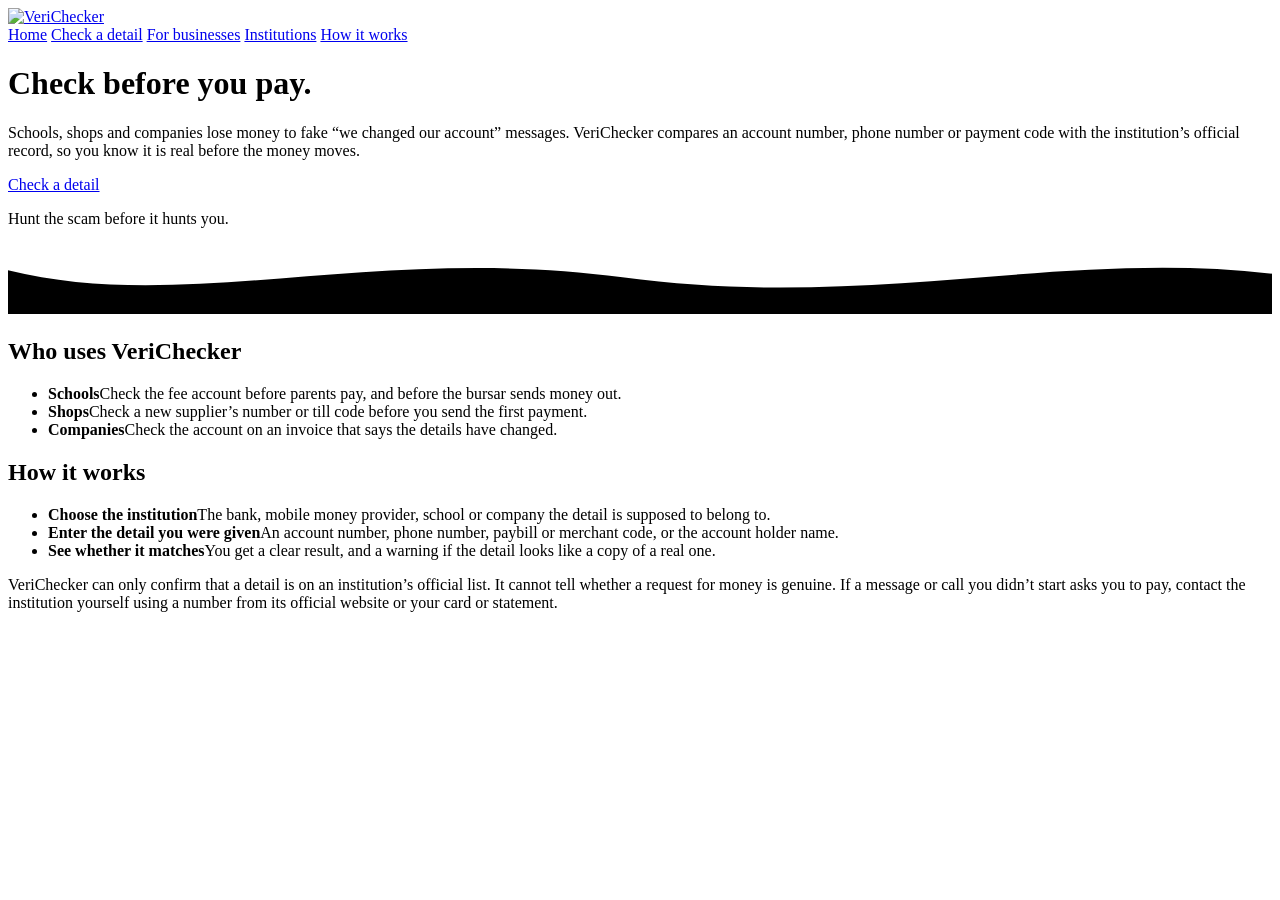
==== index.html @ afa157a8 "Create index.html" ====
<!DOCTYPE html>
<html lang="en">
<head>
<meta charset="utf-8">
<meta name="viewport" content="width=device-width, initial-scale=1">
<title>VeriChecker – check before you pay</title>
<meta name="description" content="Schools, shops and companies can check that an account number, phone number or payment code really belongs to the institution it claims to come from.">
<link rel="icon" href="img/logo.svg" type="image/svg+xml">
<link rel="stylesheet" href="css/style.css">
</head>
<body>

<div class="hero">
  <div class="wrap">
    <header class="site-header">
      <a class="brand" href="index.html"><img src="img/logo-wordmark.svg" alt="VeriChecker"></a>
      <nav aria-label="Main">
        <a href="index.html" aria-current="page">Home</a>
        <a href="check.html">Check a detail</a>
        <a href="business.html">For businesses</a>
        <a href="institutions.html">Institutions</a>
        <a href="about.html">How it works</a>
      </nav>
    </header>

    <h1>Check before you pay.</h1>
    <p class="lede">Schools, shops and companies lose money to fake “we changed our account” messages. VeriChecker compares an account number, phone number or payment code with the institution’s official record, so you know it is real before the money moves.</p>
    <a class="btn" href="check.html">Check a detail</a>
    <p class="tagline">Hunt the scam before it hunts you.</p>
  </div>
  <svg class="wave" viewBox="0 0 1440 80" preserveAspectRatio="none" aria-hidden="true">
    <path class="back" d="M0 30 C200 80 420 0 700 38 C980 76 1200 6 1440 34 L1440 80 L0 80 Z"/>
    <path class="front" d="M0 46 C240 92 480 8 720 46 C960 84 1200 16 1440 46 L1440 80 L0 80 Z"/>
  </svg>
</div>

<main class="wrap">
  <section class="section">
    <h2>Who uses VeriChecker</h2>
    <ul class="list">
      <li><strong>Schools</strong><span>Check the fee account before parents pay, and before the bursar sends money out.</span></li>
      <li><strong>Shops</strong><span>Check a new supplier’s number or till code before you send the first payment.</span></li>
      <li><strong>Companies</strong><span>Check the account on an invoice that says the details have changed.</span></li>
    </ul>
  </section>

  <section class="section">
    <h2>How it works</h2>
    <ul class="list">
      <li><strong>Choose the institution</strong><span>The bank, mobile money provider, school or company the detail is supposed to belong to.</span></li>
      <li><strong>Enter the detail you were given</strong><span>An account number, phone number, paybill or merchant code, or the account holder name.</span></li>
      <li><strong>See whether it matches</strong><span>You get a clear result, and a warning if the detail looks like a copy of a real one.</span></li>
    </ul>
  </section>
</main>

<footer class="wrap">
  <div class="site-footer">
    VeriChecker can only confirm that a detail is on an institution’s official list. It cannot tell whether a request for money is genuine. If a message or call you didn’t start asks you to pay, contact the institution yourself using a number from its official website or your card or statement.
  </div>
</footer>

</body>
</html>
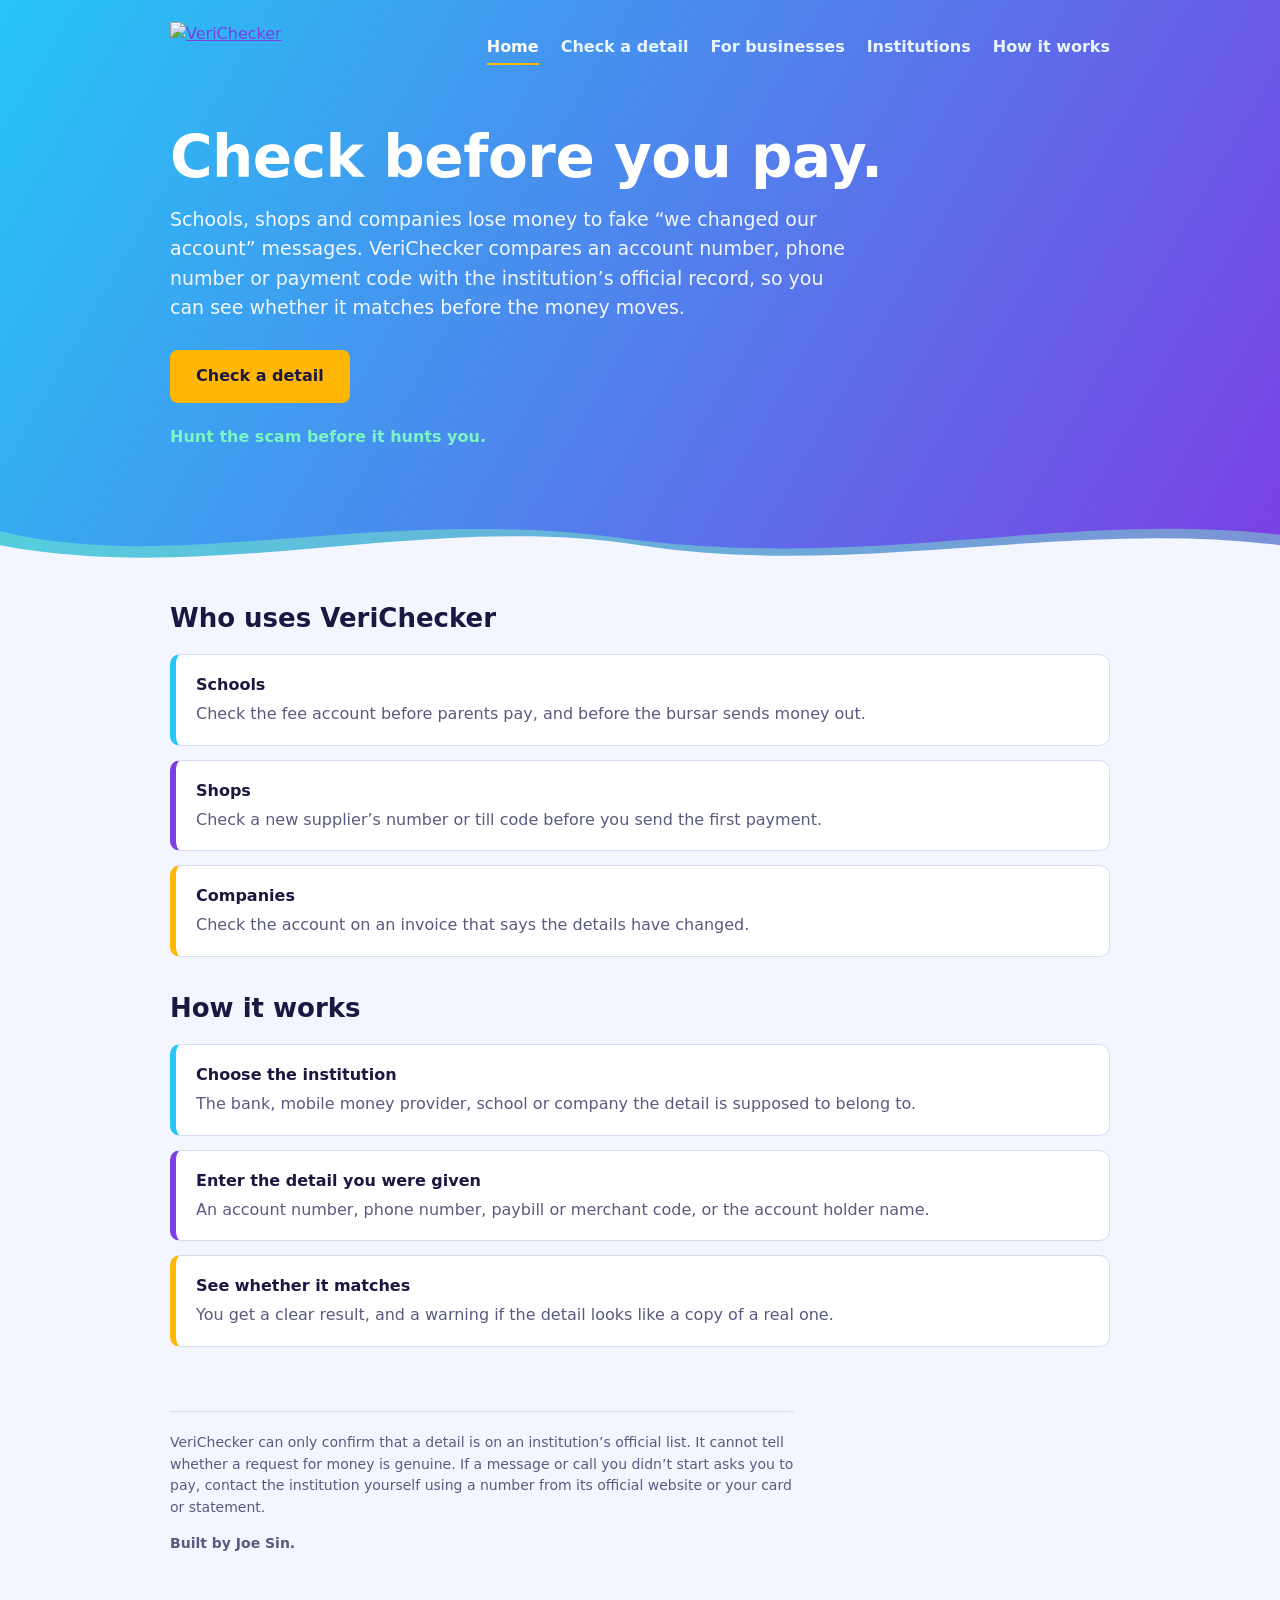
==== commit 53e6acdf: "Update index.html" ====
--- a/index.html
+++ b/index.html
@@ -5,15 +5,15 @@
 <meta name="viewport" content="width=device-width, initial-scale=1">
 <title>VeriChecker – check before you pay</title>
 <meta name="description" content="Schools, shops and companies can check that an account number, phone number or payment code really belongs to the institution it claims to come from.">
-<link rel="icon" href="img/logo.svg" type="image/svg+xml">
-<link rel="stylesheet" href="css/style.css">
+<link rel="icon" href="logo.svg" type="image/svg+xml">
+<link rel="stylesheet" href="style.css">
 </head>
 <body>
 
 <div class="hero">
   <div class="wrap">
     <header class="site-header">
-      <a class="brand" href="index.html"><img src="img/logo-wordmark.svg" alt="VeriChecker"></a>
+      <a class="brand" href="index.html"><img src="logo-wordmark.svg" alt="VeriChecker"></a>
       <nav aria-label="Main">
         <a href="index.html" aria-current="page">Home</a>
         <a href="check.html">Check a detail</a>
@@ -24,7 +24,7 @@
     </header>
 
     <h1>Check before you pay.</h1>
-    <p class="lede">Schools, shops and companies lose money to fake “we changed our account” messages. VeriChecker compares an account number, phone number or payment code with the institution’s official record, so you know it is real before the money moves.</p>
+    <p class="lede">Schools, shops and companies lose money to fake “we changed our account” messages. VeriChecker compares an account number, phone number or payment code with the institution’s official record, so you can see whether it matches before the money moves.</p>
     <a class="btn" href="check.html">Check a detail</a>
     <p class="tagline">Hunt the scam before it hunts you.</p>
   </div>
@@ -57,8 +57,11 @@
 <footer class="wrap">
   <div class="site-footer">
     VeriChecker can only confirm that a detail is on an institution’s official list. It cannot tell whether a request for money is genuine. If a message or call you didn’t start asks you to pay, contact the institution yourself using a number from its official website or your card or statement.
+    <p style="margin-top:14px"><strong>Built by Joe Sin.</strong></p>
   </div>
 </footer>
 
 </body>
 </html>
+    
+    
--- a/style.css
+++ b/style.css
@@ -0,0 +1,50 @@
+/* VeriChecker – shared styles (used by every page). Palette: Splash */
+:root{
+  --sky:#25c6f5; --violet:#7b3fe4; --mint:#7cf5c4; --gold:#ffb703;
+  --paper:#f3f6ff; --card:#ffffff; --ink:#1b1740; --muted:#5a5a80; --line:#d9ddf2;
+  --ok:#0f7a52; --ok-bg:#dff7ec; --warn:#8a5a00; --warn-bg:#fff1d0; --bad:#c8302f; --bad-bg:#fde5e4;
+}
+*{box-sizing:border-box}
+html{-webkit-text-size-adjust:100%}
+body{margin:0;background:var(--paper);color:var(--ink);font:16px/1.55 system-ui,-apple-system,"Segoe UI",Roboto,sans-serif}
+.wrap{max-width:980px;margin:0 auto;padding:0 20px}
+a{color:var(--violet)}
+a:focus-visible,button:focus-visible{outline:3px solid var(--gold);outline-offset:3px}
+
+/* Hero: bright water with a wave edge. Every page starts with one. */
+.hero{background:linear-gradient(120deg,var(--sky),var(--violet));color:#fff;padding:22px 0 0}
+.hero .wrap{padding-bottom:56px}
+.hero--small .wrap{padding-bottom:28px}
+.wave{display:block;width:100%;height:70px;margin-top:-1px}
+.wave .back{fill:var(--mint);opacity:.45}
+.wave .front{fill:var(--paper)}
+
+/* Header + navigation */
+.site-header{display:flex;align-items:center;justify-content:space-between;flex-wrap:wrap;gap:14px;margin-bottom:52px}
+.hero--small .site-header{margin-bottom:28px}
+.brand img{height:52px;width:auto;display:block}
+nav{display:flex;gap:22px;flex-wrap:wrap}
+nav a{color:#eaf6ff;text-decoration:none;font-weight:600;padding:4px 0;border-bottom:2px solid transparent}
+nav a:hover,nav a[aria-current="page"]{color:#fff;border-bottom-color:var(--gold)}
+
+/* Type */
+h1{font:800 clamp(34px,6vw,58px)/1.08 system-ui,-apple-system,"Segoe UI",Roboto,sans-serif;letter-spacing:-.5px;margin:0 0 16px;max-width:22ch}
+h2{font:700 26px/1.2 system-ui,-apple-system,"Segoe UI",Roboto,sans-serif;margin:0 0 10px}
+.lede{color:#f1f6ff;max-width:56ch;margin:0 0 28px;font-size:19px}
+.tagline{font-weight:600;color:var(--mint);margin:22px 0 0}
+
+/* Buttons */
+.btn{display:inline-block;padding:14px 26px;background:var(--gold);color:var(--ink);font-weight:700;text-decoration:none;border-radius:8px}
+.btn:hover{filter:brightness(1.06)}
+
+/* Sections and lists */
+.section{padding:28px 0 8px}
+.list{list-style:none;margin:20px 0 0;padding:0;display:grid;gap:14px}
+.list li{background:var(--card);border:1px solid var(--line);border-left:6px solid var(--sky);border-radius:10px;padding:18px 20px}
+.list li:nth-child(2){border-left-color:var(--violet)}
+.list li:nth-child(3){border-left-color:var(--gold)}
+.list strong{display:block;margin-bottom:4px}
+.list span{color:var(--muted)}
+
+/* Footer */
+.site-footer{margin:56px 0 48px;padding-top:20px;border-top:1px solid var(--line);color:var(--muted);font-size:14px;max-width:70ch}
